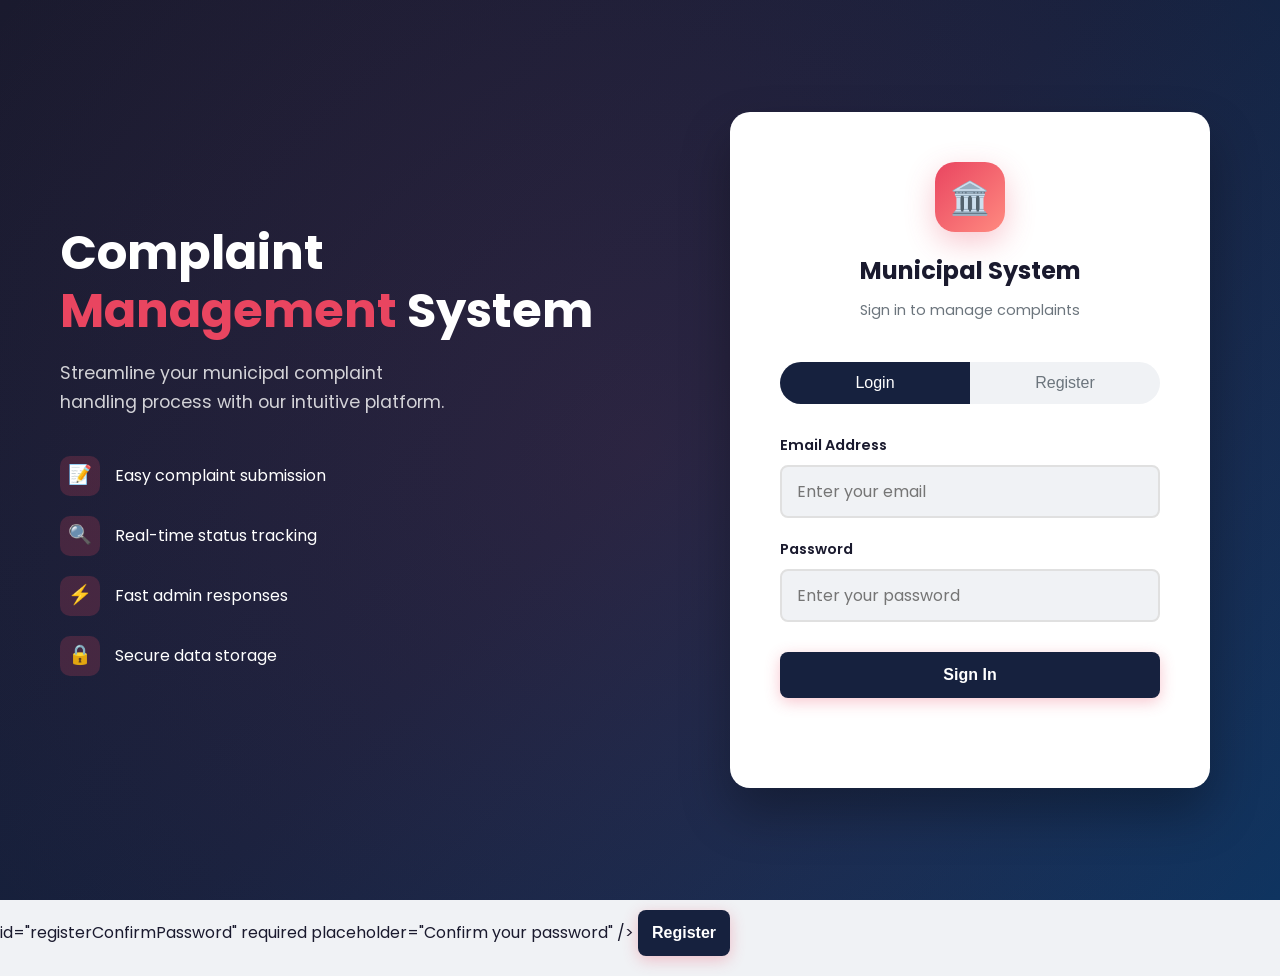
==== admin.html @ 8fd68fb3 "Initial commit" ====
<!doctype html>
<html lang="en">
  <head>
    <meta charset="UTF-8" />
    <meta name="viewport" content="width=device-width, initial-scale=1.0" />
    <title>Admin Dashboard - Municipal Complaint System</title>
    <link rel="stylesheet" href="style.css" />
    <link
      href="https://fonts.googleapis.com/css2?family=Poppins:wght@400;500;600;700&display=swap"
      rel="stylesheet"
    />
  </head>
  <body>
    <div class="dashboard-wrapper">
      <!-- Sidebar -->
      <aside class="sidebar">
        <div class="sidebar-brand">
          <div class="logo">🏛️</div>
          <h2>Municipal</h2>
        </div>

        <nav class="sidebar-nav">
          <button class="sidebar-btn active" data-section="all">
            <span class="icon">📋</span> All Complaints
          </button>
        </nav>

        <div class="sidebar-user">
          <div class="sidebar-user-info">
            <div class="sidebar-user-avatar" id="adminAvatar">A</div>
            <div>
              <div class="sidebar-user-name" id="adminNameDisplay">Admin</div>
              <div class="sidebar-user-role">Administrator</div>
            </div>
          </div>
          <button id="logoutBtn" class="logout-btn">Sign Out</button>
        </div>
      </aside>

      <!-- Main Content -->
      <main class="main-content">
        <!-- All Complaints Section -->
        <section id="allSection" class="content-section active">
          <div class="content-header">
            <h1>All Complaints</h1>
            <p>Manage and respond to all user complaints</p>
          </div>

          <!-- Filters -->
          <div class="search-filter-bar">
            <div class="search-box">
              <input
                type="text"
                id="adminSearchInput"
                placeholder="Search complaints..."
              />
            </div>
            <div class="filter-group">
              <label for="statusFilter">Status</label>
              <select id="statusFilter">
                <option value="">All Statuses</option>
                <option value="Pending">Pending</option>
                <option value="In Progress">In Progress</option>
                <option value="Resolved">Resolved</option>
              </select>
            </div>
            <div class="filter-group">
              <label for="categoryFilter">Category</label>
              <select id="categoryFilter">
                <option value="">All Categories</option>
                <option value="Water">Water</option>
                <option value="Electricity">Electricity</option>
                <option value="Roads">Roads</option>
                <option value="Sanitation">Sanitation</option>
                <option value="Other">Other</option>
              </select>
            </div>
          </div>

          <!-- Admin Complaints List -->
          <div id="adminComplaintsList" class="complaints-grid">
            <!-- Complaints will be dynamically inserted here -->
          </div>
        </section>
      </main>
    </div>

    <!-- Response Modal -->
    <div id="responseModal" class="modal hidden">
      <div class="modal-content">
        <div class="modal-header">
          <h3>Respond to Complaint</h3>
          <button class="modal-close" id="closeModal">&times;</button>
        </div>
        <div class="modal-body">
          <div class="complaint-details">
            <p>
              <strong>Complaint ID:</strong> <span id="modalComplaintId"></span>
            </p>
            <p>
              <strong>Title:</strong> <span id="modalComplaintTitle"></span>
            </p>
            <p><strong>User:</strong> <span id="modalComplaintUser"></span></p>
            <p>
              <strong>Category:</strong>
              <span id="modalComplaintCategory"></span>
            </p>
          </div>
          <div class="form-group">
            <label for="statusSelect">Update Status:</label>
            <select id="statusSelect">
              <option value="Pending">Pending</option>
              <option value="In Progress">In Progress</option>
              <option value="Resolved">Resolved</option>
            </select>
          </div>
          <div class="form-group">
            <label for="adminResponse">Response Message:</label>
            <textarea
              id="adminResponse"
              placeholder="Enter your response to the user..."
              rows="4"
            ></textarea>
          </div>
          <button id="submitResponse" class="submit-btn">
            Submit Response
          </button>
        </div>
      </div>
    </div>

    <script src="script.js"></script>
  </body>
</html>
---- style.css ----
/* ========================================
   Municipal Complaint System - Enhanced Styles
   ======================================== */

/* CSS Variables */
:root {
  --primary-color: #1a1a2e;
  --secondary-color: #16213e;
  --accent-color: #0f3460;
  --highlight-color: #e94560;
  --success-color: #00d9a5;
  --warning-color: #ffc107;
  --danger-color: #ff6b6b;
  --light-bg: #f0f2f5;
  --white: #ffffff;
  --dark-text: #1a1a2e;
  --light-text: #6c757d;
  --border-color: #e0e0e0;
  --shadow: 0 4px 20px rgba(0, 0, 0, 0.08);
  --shadow-hover: 0 8px 30px rgba(0, 0, 0, 0.15);
  --transition: all 0.3s cubic-bezier(0.4, 0, 0.2, 1);
}

/* Reset & Base Styles */
* {
  margin: 0;
  padding: 0;
  box-sizing: border-box;
}

body {
  font-family: "Poppins", "Segoe UI", Tahoma, Geneva, Verdana, sans-serif;
  background: var(--light-bg);
  color: var(--dark-text);
  line-height: 1.6;
  min-height: 100vh;
}

/* ========================================
   Auth Page Styles (index.html)
   ======================================== */

.auth-wrapper {
  min-height: 100vh;
  display: flex;
  background: linear-gradient(135deg, #1a1a2e 0%, #16213e 50%, #0f3460 100%);
  position: relative;
  overflow: hidden;
}

.auth-wrapper::before {
  content: "";
  position: absolute;
  top: -50%;
  left: -50%;
  width: 200%;
  height: 200%;
  background: radial-gradient(circle, rgba(233, 69, 96, 0.1) 0%, transparent 50%);
  animation: rotate 20s linear infinite;
}

@keyframes rotate {
  from { transform: rotate(0deg); }
  to { transform: rotate(360deg); }
}

.auth-left {
  flex: 1;
  display: flex;
  flex-direction: column;
  justify-content: center;
  padding: 60px;
  color: white;
  position: relative;
  z-index: 1;
}

.auth-left h1 {
  font-size: 3rem;
  font-weight: 700;
  margin-bottom: 20px;
  line-height: 1.2;
}

.auth-left h1 span {
  color: var(--highlight-color);
}

.auth-left p {
  font-size: 1.1rem;
  opacity: 0.8;
  max-width: 400px;
  margin-bottom: 40px;
}

.auth-features {
  display: flex;
  flex-direction: column;
  gap: 20px;
}

.auth-feature-item {
  display: flex;
  align-items: center;
  gap: 15px;
  font-size: 1rem;
}

.auth-feature-item .icon {
  width: 40px;
  height: 40px;
  background: rgba(233, 69, 96, 0.2);
  border-radius: 10px;
  display: flex;
  align-items: center;
  justify-content: center;
  font-size: 1.2rem;
}

.auth-right {
  flex: 1;
  display: flex;
  justify-content: center;
  align-items: center;
  padding: 40px;
  position: relative;
  z-index: 1;
}

.auth-box {
  background: var(--white);
  border-radius: 20px;
  box-shadow: 0 25px 50px rgba(0, 0, 0, 0.3);
  padding: 50px;
  width: 100%;
  max-width: 480px;
  animation: slideUp 0.6s ease;
}

@keyframes slideUp {
  from {
    opacity: 0;
    transform: translateY(40px);
  }
  to {
    opacity: 1;
    transform: translateY(0);
  }
}

.auth-brand {
  text-align: center;
  margin-bottom: 40px;
}

.auth-brand .logo {
  width: 70px;
  height: 70px;
  background: linear-gradient(135deg, var(--highlight-color), #ff8a80);
  border-radius: 20px;
  display: flex;
  align-items: center;
  justify-content: center;
  font-size: 2rem;
  margin: 0 auto 20px;
  box-shadow: 0 10px 30px rgba(233, 69, 96, 0.3);
}

.auth-brand h2 {
  color: var(--primary-color);
  font-size: 1.5rem;
  margin-bottom: 8px;
}

.auth-brand p {
  color: var(--light-text);
  font-size: 0.9rem;
}

.auth-toggle {
  display: flex;
  margin-bottom: 35px;
  border-radius: 12px;
  overflow: hidden;
  background: var(--light-bg);
}

.toggle-btn {
  flex: 1;
  padding: 14px;
  border: none;
  background: transparent;
  cursor: pointer;
  font-size: 0.95rem;
  font-weight: 600;
  transition: var(--transition);
  color: var(--light-text);
}

.toggle-btn.active {
  background: linear-gradient(135deg, var(--highlight-color), #ff8a80);
  color: white;
}

.toggle-btn:hover:not(.active) {
  background: rgba(233, 69, 96, 0.1);
}

.auth-form {
  display: flex;
  flex-direction: column;
  gap: 20px;
}

.form-group {
  display: flex;
  flex-direction: column;
  gap: 8px;
}

.form-group label {
  font-weight: 600;
  color: var(--dark-text);
  font-size: 0.9rem;
}

.form-group input {
  padding: 14px 18px;
  border: 2px solid var(--border-color);
  border-radius: 12px;
  font-size: 1rem;
  transition: var(--transition);
  background: var(--light-bg);
}

.form-group input:focus {
  outline: none;
  border-color: var(--highlight-color);
  background: white;
  box-shadow: 0 0 0 4px rgba(233, 69, 96, 0.1);
}

.auth-submit-btn {
  padding: 16px;
  background: linear-gradient(135deg, var(--highlight-color), #ff8a80);
  color: white;
  border: none;
  border-radius: 12px;
  font-size: 1rem;
  font-weight: 600;
  cursor: pointer;
  transition: var(--transition);
  margin-top: 10px;
  box-shadow: 0 4px 15px rgba(233, 69, 96, 0.3);
}

.auth-submit-btn:hover {
  transform: translateY(-2px);
  box-shadow: 0 8px 25px rgba(233, 69, 96, 0.4);
}

.form-message {
  text-align: center;
  padding: 12px;
  border-radius: 10px;
  font-size: 0.9rem;
}

.form-message.success {
  background: rgba(0, 217, 165, 0.1);
  color: var(--success-color);
}

.form-message.error {
  background: rgba(255, 107, 107, 0.1);
  color: var(--danger-color);
}

.hidden {
  display: none !important;
}

/* ========================================
   Dashboard Layout (user.html & admin.html)
   ======================================== */

.dashboard-wrapper {
  display: flex;
  min-height: 100vh;
  background: var(--light-bg);
}

/* Sidebar */
.sidebar {
  width: 280px;
  background: var(--primary-color);
  padding: 30px 20px;
  display: flex;
  flex-direction: column;
  position: fixed;
  height: 100vh;
  z-index: 100;
  box-shadow: 4px 0 20px rgba(0, 0, 0, 0.1);
}

.sidebar-brand {
  display: flex;
  align-items: center;
  gap: 15px;
  padding: 10px;
  margin-bottom: 40px;
}

.sidebar-brand .logo {
  width: 50px;
  height: 50px;
  background: linear-gradient(135deg, var(--highlight-color), #ff8a80);
  border-radius: 14px;
  display: flex;
  align-items: center;
  justify-content: center;
  font-size: 1.5rem;
}

.sidebar-brand h2 {
  color: white;
  font-size: 1.2rem;
  font-weight: 600;
}

.sidebar-nav {
  display: flex;
  flex-direction: column;
  gap: 8px;
  flex: 1;
}

.sidebar-btn {
  padding: 16px 20px;
  background: transparent;
  border: none;
  border-radius: 12px;
  cursor: pointer;
  font-size: 0.95rem;
  font-weight: 500;
  text-align: left;
  transition: var(--transition);
  color: rgba(255, 255, 255, 0.7);
  display: flex;
  align-items: center;
  gap: 12px;
}

.sidebar-btn:hover {
  background: rgba(255, 255, 255, 0.1);
  color: white;
}

.sidebar-btn.active {
  background: linear-gradient(135deg, var(--highlight-color), #ff8a80);
  color: white;
  box-shadow: 0 4px 15px rgba(233, 69, 96, 0.3);
}

.sidebar-btn span.icon {
  font-size: 1.2rem;
}

.sidebar-user {
  padding: 20px;
  background: rgba(255, 255, 255, 0.05);
  border-radius: 12px;
  margin-top: auto;
}

.sidebar-user-info {
  display: flex;
  align-items: center;
  gap: 12px;
  margin-bottom: 15px;
}

.sidebar-user-avatar {
  width: 45px;
  height: 45px;
  background: linear-gradient(135deg, var(--highlight-color), #ff8a80);
  border-radius: 12px;
  display: flex;
  align-items: center;
  justify-content: center;
  color: white;
  font-weight: 600;
  font-size: 1.1rem;
}

.sidebar-user-name {
  color: white;
  font-weight: 600;
  font-size: 0.95rem;
}

.sidebar-user-role {
  color: rgba(255, 255, 255, 0.5);
  font-size: 0.8rem;
}

.logout-btn {
  width: 100%;
  padding: 12px;
  background: rgba(255, 107, 107, 0.2);
  color: var(--danger-color);
  border: none;
  border-radius: 10px;
  cursor: pointer;
  font-weight: 600;
  transition: var(--transition);
}

.logout-btn:hover {
  background: var(--danger-color);
  color: white;
}

/* Main Content */
.main-content {
  flex: 1;
  margin-left: 280px;
  padding: 40px;
  min-height: 100vh;
}

.content-header {
  margin-bottom: 40px;
}

.content-header h1 {
  color: var(--primary-color);
  font-size: 2rem;
  font-weight: 700;
  margin-bottom: 8px;
}

.content-header p {
  color: var(--light-text);
  font-size: 1rem;
}

.dashboard-top {
  display: grid;
  gap: 24px;
  margin-bottom: 40px;
}

.dashboard-hero {
  display: flex;
  align-items: center;
  justify-content: space-between;
  gap: 24px;
  padding: 28px 30px;
  border-radius: 24px;
  background: linear-gradient(135deg, rgba(15, 52, 96, 0.12), rgba(255, 255, 255, 0.75));
  box-shadow: var(--shadow);
}

.hero-badge {
  display: inline-flex;
  align-items: center;
  justify-content: center;
  padding: 10px 16px;
  border-radius: 999px;
  background: rgba(233, 69, 96, 0.12);
  color: var(--highlight-color);
  font-size: 0.85rem;
  font-weight: 700;
  margin-bottom: 12px;
}

.dashboard-hero h1 {
  font-size: 2rem;
  margin-bottom: 12px;
  color: var(--primary-color);
}

.dashboard-hero p {
  color: var(--light-text);
  max-width: 620px;
}

.hero-action {
  padding: 16px 28px;
  border: none;
  border-radius: 16px;
  background: linear-gradient(135deg, var(--highlight-color), #ff8a80);
  color: white;
  font-weight: 700;
  font-size: 0.95rem;
  cursor: pointer;
  transition: var(--transition);
}

.hero-action:hover {
  transform: translateY(-1px);
}

.dashboard-cards {
  display: grid;
  grid-template-columns: repeat(auto-fit, minmax(220px, 1fr));
  gap: 20px;
}

.dashboard-card {
  background: white;
  border-radius: 20px;
  padding: 24px 26px;
  box-shadow: var(--shadow);
  transition: var(--transition);
}

.dashboard-card:hover {
  transform: translateY(-3px);
  box-shadow: var(--shadow-hover);
}

.dashboard-card p {
  color: var(--light-text);
  font-size: 0.95rem;
  margin-bottom: 12px;
}

.dashboard-card strong {
  display: block;
  font-size: 2.5rem;
  color: var(--primary-color);
  margin-bottom: 10px;
}

.dashboard-card span {
  color: var(--light-text);
  font-size: 0.95rem;
}

.card-highlight {
  background: linear-gradient(180deg, rgba(15, 52, 96, 0.96), rgba(15, 52, 96, 0.9));
  color: white;
}

.card-highlight strong {
  color: white;
}

.card-highlight p,
.card-highlight span {
  color: rgba(255, 255, 255, 0.8);
}

.content-section {
  display: none;
  animation: fadeIn 0.4s ease;
}

.content-section.active {
  display: block;
}

@keyframes fadeIn {
  from {
    opacity: 0;
    transform: translateY(20px);
  }
  to {
    opacity: 1;
    transform: translateY(0);
  }
}

/* ========================================
   Complaint Form Styles
   ======================================== */

.complaint-form-container {
  background: white;
  border-radius: 20px;
  box-shadow: var(--shadow);
  padding: 40px;
  max-width: 800px;
}

.complaint-form-container h3 {
  color: var(--primary-color);
  font-size: 1.3rem;
  margin-bottom: 30px;
  display: flex;
  align-items: center;
  gap: 12px;
}

.complaint-form-container h3::before {
  content: "";
  width: 4px;
  height: 24px;
  background: linear-gradient(135deg, var(--highlight-color), #ff8a80);
  border-radius: 2px;
}

.form-row {
  display: grid;
  grid-template-columns: 1fr 1fr;
  gap: 25px;
}

.complaint-form .form-group {
  margin-bottom: 25px;
}

.complaint-form input,
.complaint-form select,
.complaint-form textarea {
  padding: 14px 18px;
  border: 2px solid var(--border-color);
  border-radius: 12px;
  font-size: 1rem;
  transition: var(--transition);
  background: var(--light-bg);
  font-family: inherit;
}

.complaint-form input:focus,
.complaint-form select:focus,
.complaint-form textarea:focus {
  outline: none;
  border-color: var(--highlight-color);
  background: white;
  box-shadow: 0 0 0 4px rgba(233, 69, 96, 0.1);
}

.complaint-form textarea {
  resize: vertical;
  min-height: 140px;
}

.submit-btn {
  padding: 16px 40px;
  background: linear-gradient(135deg, var(--highlight-color), #ff8a80);
  color: white;
  border: none;
  border-radius: 12px;
  font-size: 1rem;
  font-weight: 600;
  cursor: pointer;
  transition: var(--transition);
  box-shadow: 0 4px 15px rgba(233, 69, 96, 0.3);
}

.submit-btn:hover {
  transform: translateY(-2px);
  box-shadow: 0 8px 25px rgba(233, 69, 96, 0.4);
}

/* ========================================
   Search & Filter Styles
   ======================================== */

.search-filter-bar {
  display: flex;
  flex-wrap: wrap;
  gap: 20px;
  margin-bottom: 30px;
  background: white;
  padding: 25px;
  border-radius: 16px;
  box-shadow: var(--shadow);
}

.search-box {
  flex: 1;
  min-width: 250px;
  position: relative;
}

.search-box input {
  width: 100%;
  padding: 14px 20px 14px 50px;
  border: 2px solid var(--border-color);
  border-radius: 12px;
  font-size: 1rem;
  transition: var(--transition);
  background: var(--light-bg);
}

.search-box input:focus {
  outline: none;
  border-color: var(--highlight-color);
  background: white;
}

.search-box::before {
  content: "🔍";
  position: absolute;
  left: 18px;
  top: 50%;
  transform: translateY(-50%);
  font-size: 1.1rem;
}

.filter-group {
  display: flex;
  flex-direction: column;
  gap: 8px;
}

.filter-group label {
  font-weight: 600;
  font-size: 0.85rem;
  color: var(--light-text);
}

.filter-group select {
  padding: 12px 16px;
  border: 2px solid var(--border-color);
  border-radius: 10px;
  font-size: 0.95rem;
  min-width: 160px;
  cursor: pointer;
  transition: var(--transition);
  background: var(--light-bg);
}

.filter-group select:focus {
  outline: none;
  border-color: var(--highlight-color);
}

/* ========================================
   Complaint Card Styles
   ======================================== */

.complaints-grid {
  display: grid;
  grid-template-columns: repeat(auto-fill, minmax(380px, 1fr));
  gap: 25px;
}

.complaint-card {
  background: white;
  border-radius: 16px;
  box-shadow: var(--shadow);
  padding: 28px;
  transition: var(--transition);
  border: 1px solid transparent;
  position: relative;
  overflow: hidden;
}

.complaint-card::before {
  content: "";
  position: absolute;
  top: 0;
  left: 0;
  width: 4px;
  height: 100%;
  background: linear-gradient(135deg, var(--highlight-color), #ff8a80);
}

.complaint-card:hover {
  transform: translateY(-5px);
  box-shadow: var(--shadow-hover);
  border-color: var(--highlight-color);
}

.complaint-card-header {
  display: flex;
  justify-content: space-between;
  align-items: flex-start;
  margin-bottom: 18px;
}

.complaint-id {
  font-size: 0.85rem;
  color: var(--light-text);
  font-weight: 600;
  background: var(--light-bg);
  padding: 6px 12px;
  border-radius: 8px;
}

.complaint-status {
  padding: 8px 16px;
  border-radius: 20px;
  font-size: 0.8rem;
  font-weight: 700;
  text-transform: uppercase;
  letter-spacing: 0.5px;
}

.status-pending {
  background: rgba(255, 107, 107, 0.15);
  color: var(--danger-color);
}

.status-in-progress {
  background: rgba(255, 193, 7, 0.15);
  color: #d4a500;
}

.status-resolved {
  background: rgba(0, 217, 165, 0.15);
  color: #00a87d;
}

.complaint-title {
  font-size: 1.25rem;
  color: var(--primary-color);
  margin-bottom: 15px;
  font-weight: 700;
  line-height: 1.4;
}

.complaint-meta {
  display: flex;
  flex-wrap: wrap;
  gap: 18px;
  margin-bottom: 18px;
  font-size: 0.9rem;
  color: var(--light-text);
}

.complaint-meta span {
  display: flex;
  align-items: center;
  gap: 6px;
}

.complaint-description {
  color: var(--dark-text);
  margin-bottom: 20px;
  line-height: 1.7;
  display: -webkit-box;
  -webkit-line-clamp: 3;
  -webkit-box-orient: vertical;
  overflow: hidden;
}

.complaint-response {
  margin-top: 20px;
  padding: 20px;
  background: linear-gradient(135deg, rgba(0, 217, 165, 0.1), rgba(0, 217, 165, 0.05));
  border-radius: 12px;
  border-left: 4px solid var(--success-color);
}

.complaint-response h4 {
  color: var(--success-color);
  font-size: 0.9rem;
  margin-bottom: 10px;
  display: flex;
  align-items: center;
  gap: 8px;
}

.complaint-response p {
  color: var(--dark-text);
  font-size: 0.95rem;
  line-height: 1.6;
}

.complaint-timestamp {
  font-size: 0.8rem;
  color: var(--light-text);
  margin-top: 18px;
  padding-top: 18px;
  border-top: 1px solid var(--border-color);
}

/* Admin Card Actions */
.complaint-actions {
  margin-top: 20px;
  display: flex;
  gap: 12px;
}

.action-btn {
  padding: 12px 24px;
  border: none;
  border-radius: 10px;
  cursor: pointer;
  font-size: 0.9rem;
  font-weight: 600;
  transition: var(--transition);
}

.action-btn.primary {
  background: linear-gradient(135deg, var(--highlight-color), #ff8a80);
  color: white;
  box-shadow: 0 4px 15px rgba(233, 69, 96, 0.3);
}

.action-btn.primary:hover {
  transform: translateY(-2px);
  box-shadow: 0 6px 20px rgba(233, 69, 96, 0.4);
}

/* ========================================
   Modal Styles
   ======================================== */

.modal {
  position: fixed;
  top: 0;
  left: 0;
  width: 100%;
  height: 100%;
  background: rgba(26, 26, 46, 0.8);
  backdrop-filter: blur(8px);
  display: flex;
  justify-content: center;
  align-items: center;
  z-index: 1000;
  padding: 20px;
}

.modal.hidden {
  display: none;
}

.modal-content {
  background: white;
  border-radius: 20px;
  width: 100%;
  max-width: 520px;
  max-height: 90vh;
  overflow-y: auto;
  animation: modalSlideIn 0.3s ease;
  box-shadow: 0 25px 50px rgba(0, 0, 0, 0.3);
}

@keyframes modalSlideIn {
  from {
    opacity: 0;
    transform: scale(0.9) translateY(20px);
  }
  to {
    opacity: 1;
    transform: scale(1) translateY(0);
  }
}

.modal-header {
  display: flex;
  justify-content: space-between;
  align-items: center;
  padding: 25px 30px;
  border-bottom: 1px solid var(--border-color);
}

.modal-header h3 {
  color: var(--primary-color);
  font-size: 1.3rem;
  font-weight: 700;
}

.modal-close {
  background: var(--light-bg);
  border: none;
  width: 40px;
  height: 40px;
  border-radius: 12px;
  cursor: pointer;
  font-size: 1.5rem;
  color: var(--light-text);
  transition: var(--transition);
  display: flex;
  align-items: center;
  justify-content: center;
}

.modal-close:hover {
  background: var(--danger-color);
  color: white;
}

.modal-body {
  padding: 30px;
}

.complaint-details {
  background: var(--light-bg);
  padding: 20px;
  border-radius: 12px;
  margin-bottom: 25px;
}

.complaint-details p {
  margin-bottom: 12px;
  font-size: 0.95rem;
  display: flex;
  justify-content: space-between;
}

.complaint-details strong {
  color: var(--primary-color);
  font-weight: 600;
}

.complaint-details span {
  color: var(--light-text);
}

.modal-body .form-group {
  margin-bottom: 22px;
}

.modal-body select,
.modal-body textarea {
  width: 100%;
  padding: 14px 18px;
  border: 2px solid var(--border-color);
  border-radius: 12px;
  font-size: 1rem;
  transition: var(--transition);
  background: var(--light-bg);
  font-family: inherit;
}

.modal-body select:focus,
.modal-body textarea:focus {
  outline: none;
  border-color: var(--highlight-color);
  background: white;
}

.modal-body textarea {
  resize: vertical;
  min-height: 120px;
}

/* ========================================
   Empty State
   ======================================== */

.empty-state {
  text-align: center;
  padding: 80px 40px;
  background: white;
  border-radius: 20px;
  box-shadow: var(--shadow);
}

.empty-state .icon {
  font-size: 4rem;
  margin-bottom: 20px;
  display: block;
}

.empty-state h3 {
  font-size: 1.5rem;
  color: var(--primary-color);
  margin-bottom: 12px;
}

.empty-state p {
  color: var(--light-text);
  font-size: 1rem;
}

/* ========================================
   Stats Cards
   ======================================== */

.stats-grid {
  display: grid;
  grid-template-columns: repeat(auto-fit, minmax(240px, 1fr));
  gap: 25px;
  margin-bottom: 40px;
}

.stat-card {
  background: white;
  border-radius: 16px;
  padding: 28px;
  box-shadow: var(--shadow);
  display: flex;
  align-items: center;
  gap: 20px;
  transition: var(--transition);
}

.stat-card:hover {
  transform: translateY(-3px);
  box-shadow: var(--shadow-hover);
}

.stat-icon {
  width: 60px;
  height: 60px;
  border-radius: 16px;
  display: flex;
  align-items: center;
  justify-content: center;
  font-size: 1.8rem;
}

.stat-icon.pending {
  background: rgba(255, 107, 107, 0.15);
}

.stat-icon.progress {
  background: rgba(255, 193, 7, 0.15);
}

.stat-icon.resolved {
  background: rgba(0, 217, 165, 0.15);
}

.stat-info h4 {
  color: var(--light-text);
  font-size: 0.9rem;
  font-weight: 500;
  margin-bottom: 5px;
}

.stat-info .value {
  color: var(--primary-color);
  font-size: 2rem;
  font-weight: 700;
}

/* ========================================
   Responsive Design
   ======================================== */

@media (max-width: 1200px) {
  .sidebar {
    width: 240px;
  }
  .main-content {
    margin-left: 240px;
    padding: 30px;
  }
}

@media (max-width: 992px) {
  .auth-left {
    display: none;
  }
  .auth-right {
    flex: 1;
  }
  .complaints-grid {
    grid-template-columns: 1fr;
  }
}

@media (max-width: 768px) {
  .sidebar {
    transform: translateX(-100%);
    width: 280px;
    transition: var(--transition);
  }
  .sidebar.active {
    transform: translateX(0);
  }
  .main-content {
    margin-left: 0;
    padding: 20px;
  }
  .form-row {
    grid-template-columns: 1fr;
  }
  .search-filter-bar {
    flex-direction: column;
  }
  .filter-group select {
    width: 100%;
  }
}

@media (max-width: 480px) {
  .auth-box {
    padding: 30px 25px;
  }
  .auth-left h1 {
    font-size: 2rem;
  }
  .complaint-form-container {
    padding: 25px;
  }
  .complaint-card {
    padding: 20px;
  }
}
  padding: 40px;
  width: 100%;
  max-width: 450px;
  animation: slideUp 0.5s ease;
}

@keyframes slideUp {
  from {
    opacity: 0;
    transform: translateY(30px);
  }
  to {
    opacity: 1;
    transform: translateY(0);
  }
}

.auth-header {
  text-align: center;
  margin-bottom: 30px;
}

.auth-header h1 {
  color: var(--primary-color);
  font-size: 1.8rem;
  margin-bottom: 10px;
}

.auth-header p {
  color: var(--light-text);
  font-size: 0.95rem;
}

.auth-toggle {
  display: flex;
  margin-bottom: 30px;
  border-radius: 25px;
  overflow: hidden;
  background: var(--light-bg);
}

.toggle-btn {
  flex: 1;
  padding: 12px;
  border: none;
  background: transparent;
  cursor: pointer;
  font-size: 1rem;
  font-weight: 500;
  transition: var(--transition);
  color: var(--light-text);
}

.toggle-btn.active {
  background: var(--secondary-color);
  color: white;
}

.toggle-btn:hover:not(.active) {
  background: rgba(52, 152, 219, 0.1);
}

.auth-form {
  display: flex;
  flex-direction: column;
  gap: 20px;
}

.form-group {
  display: flex;
  flex-direction: column;
  gap: 8px;
}

.form-group label {
  font-weight: 600;
  color: var(--dark-text);
  font-size: 0.9rem;
}

.form-group input,
.form-group select,
.form-group textarea {
  padding: 12px 15px;
  border: 2px solid var(--border-color);
  border-radius: 8px;
  font-size: 1rem;
  transition: var(--transition);
  font-family: inherit;
}

.form-group input:focus,
.form-group select:focus,
.form-group textarea:focus {
  outline: none;
  border-color: var(--secondary-color);
  box-shadow: 0 0 0 3px rgba(52, 152, 219, 0.1);
}

.auth-submit-btn {
  padding: 14px;
  background: var(--secondary-color);
  color: white;
  border: none;
  border-radius: 8px;
  font-size: 1rem;
  font-weight: 600;
  cursor: pointer;
  transition: var(--transition);
  margin-top: 10px;
}

.auth-submit-btn:hover {
  background: #2980b9;
  transform: translateY(-2px);
  box-shadow: 0 5px 15px rgba(52, 152, 219, 0.3);
}

.form-message {
  text-align: center;
  padding: 10px;
  border-radius: 5px;
  font-size: 0.9rem;
}

.form-message.success {
  background: rgba(39, 174, 96, 0.1);
  color: var(--accent-color);
}

.form-message.error {
  background: rgba(231, 76, 60, 0.1);
  color: var(--danger-color);
}

.hidden {
  display: none !important;
}

/* ========================================
   Dashboard Layout (user.html & admin.html)
   ======================================== */

.navbar {
  background: white;
  padding: 15px 30px;
  display: flex;
  justify-content: space-between;
  align-items: center;
  box-shadow: var(--shadow);
  position: sticky;
  top: 0;
  z-index: 100;
}

.nav-brand h2 {
  color: var(--primary-color);
  font-size: 1.4rem;
}

.nav-links {
  display: flex;
  align-items: center;
  gap: 20px;
}

#userNameDisplay,
#adminNameDisplay {
  color: var(--dark-text);
  font-weight: 500;
}

.nav-logout-btn {
  padding: 8px 20px;
  background: var(--danger-color);
  color: white;
  border: none;
  border-radius: 5px;
  cursor: pointer;
  font-weight: 500;
  transition: var(--transition);
}

.nav-logout-btn:hover {
  background: #c0392b;
}

.dashboard-container {
  display: flex;
  min-height: calc(100vh - 70px);
}

/* Sidebar */
.sidebar {
  width: 250px;
  background: white;
  padding: 20px;
  box-shadow: var(--shadow);
  display: flex;
  flex-direction: column;
  gap: 10px;
}

.sidebar-btn {
  padding: 15px 20px;
  background: transparent;
  border: none;
  border-radius: 8px;
  cursor: pointer;
  font-size: 1rem;
  font-weight: 500;
  text-align: left;
  transition: var(--transition);
  color: var(--dark-text);
}

.sidebar-btn:hover {
  background: var(--light-bg);
}

.sidebar-btn.active {
  background: var(--secondary-color);
  color: white;
}

/* Main Content */
.main-content {
  flex: 1;
  padding: 30px;
  background: var(--light-bg);
  overflow-y: auto;
}

.content-section {
  display: none;
  animation: fadeIn 0.3s ease;
}

.content-section.active {
  display: block;
}

@keyframes fadeIn {
  from {
    opacity: 0;
  }
  to {
    opacity: 1;
  }
}

.section-header {
  margin-bottom: 30px;
}

.section-header h2 {
  color: var(--primary-color);
  font-size: 1.8rem;
  margin-bottom: 8px;
}

.section-header p {
  color: var(--light-text);
}

/* ========================================
   Complaint Form Styles
   ======================================== */

.complaint-form {
  background: white;
  padding: 30px;
  border-radius: 12px;
  box-shadow: var(--shadow);
  max-width: 800px;
}

.form-row {
  display: grid;
  grid-template-columns: 1fr 1fr;
  gap: 20px;
}

@media (max-width: 600px) {
  .form-row {
    grid-template-columns: 1fr;
  }
}

.complaint-form .form-group {
  margin-bottom: 20px;
}

.complaint-form textarea {
  resize: vertical;
  min-height: 120px;
}

.submit-btn {
  padding: 14px 30px;
  background: var(--secondary-color);
  color: white;
  border: none;
  border-radius: 8px;
  font-size: 1rem;
  font-weight: 600;
  cursor: pointer;
  transition: var(--transition);
}

.submit-btn:hover {
  background: #2980b9;
  transform: translateY(-2px);
  box-shadow: 0 5px 15px rgba(52, 152, 219, 0.3);
}

/* ========================================
   Search & Filter Styles
   ======================================== */

.search-container {
  margin-bottom: 25px;
}

.search-input {
  width: 100%;
  max-width: 400px;
  padding: 12px 20px;
  border: 2px solid var(--border-color);
  border-radius: 25px;
  font-size: 1rem;
  transition: var(--transition);
}

.search-input:focus {
  outline: none;
  border-color: var(--secondary-color);
  box-shadow: 0 0 0 3px rgba(52, 152, 219, 0.1);
}

.filters-container {
  display: flex;
  flex-wrap: wrap;
  gap: 20px;
  margin-bottom: 25px;
  background: white;
  padding: 20px;
  border-radius: 12px;
  box-shadow: var(--shadow);
}

.filter-group {
  display: flex;
  flex-direction: column;
  gap: 8px;
}

.filter-group label {
  font-weight: 600;
  font-size: 0.9rem;
  color: var(--dark-text);
}

.filter-group select {
  padding: 10px 15px;
  border: 2px solid var(--border-color);
  border-radius: 8px;
  font-size: 0.95rem;
  min-width: 180px;
  cursor: pointer;
  transition: var(--transition);
}

.filter-group select:focus {
  outline: none;
  border-color: var(--secondary-color);
}

/* ========================================
   Complaint Card Styles
   ======================================== */

.complaints-grid {
  display: grid;
  grid-template-columns: repeat(auto-fill, minmax(350px, 1fr));
  gap: 25px;
}

.complaint-card {
  background: white;
  border-radius: 12px;
  box-shadow: var(--shadow);
  padding: 25px;
  transition: var(--transition);
  border-left: 4px solid var(--secondary-color);
}

.complaint-card:hover {
  transform: translateY(-5px);
  box-shadow: 0 10px 30px rgba(0, 0, 0, 0.15);
}

.complaint-card-header {
  display: flex;
  justify-content: space-between;
  align-items: flex-start;
  margin-bottom: 15px;
}

.complaint-id {
  font-size: 0.85rem;
  color: var(--light-text);
  font-weight: 500;
}

.complaint-title {
  font-size: 1.2rem;
  color: var(--primary-color);
  margin-bottom: 10px;
  font-weight: 600;
}

.complaint-meta {
  display: flex;
  flex-wrap: wrap;
  gap: 15px;
  margin-bottom: 15px;
  font-size: 0.9rem;
  color: var(--light-text);
}

.complaint-meta span {
  display: flex;
  align-items: center;
  gap: 5px;
}

.complaint-description {
  color: var(--dark-text);
  margin-bottom: 15px;
  line-height: 1.6;
}

.complaint-status {
  display: inline-block;
  padding: 6px 15px;
  border-radius: 20px;
  font-size: 0.85rem;
  font-weight: 600;
  text-transform: uppercase;
}

.status-pending {
  background: rgba(231, 76, 60, 0.1);
  color: var(--danger-color);
}

.status-in-progress {
  background: rgba(243, 156, 18, 0.1);
  color: var(--warning-color);
}

.status-resolved {
  background: rgba(39, 174, 96, 0.1);
  color: var(--accent-color);
}

.complaint-response {
  margin-top: 15px;
  padding: 15px;
  background: var(--light-bg);
  border-radius: 8px;
  border-left: 3px solid var(--accent-color);
}

.complaint-response h4 {
  color: var(--accent-color);
  font-size: 0.9rem;
  margin-bottom: 8px;
}

.complaint-response p {
  color: var(--dark-text);
  font-size: 0.95rem;
}

.complaint-timestamp {
  font-size: 0.8rem;
  color: var(--light-text);
  margin-top: 10px;
}

/* Admin Card Actions */
.complaint-actions {
  margin-top: 15px;
  display: flex;
  gap: 10px;
}

.action-btn {
  padding: 8px 16px;
  border: none;
  border-radius: 5px;
  cursor: pointer;
  font-size: 0.9rem;
  font-weight: 500;
  transition: var(--transition);
}

.action-btn.primary {
  background: var(--secondary-color);
  color: white;
}

.action-btn.primary:hover {
  background: #2980b9;
}

/* ========================================
   Modal Styles
   ======================================== */

.modal {
  position: fixed;
  top: 0;
  left: 0;
  width: 100%;
  height: 100%;
  background: rgba(0, 0, 0, 0.5);
  display: flex;
  justify-content: center;
  align-items: center;
  z-index: 1000;
  padding: 20px;
}

.modal.hidden {
  display: none;
}

.modal-content {
  background: white;
  border-radius: 12px;
  width: 100%;
  max-width: 500px;
  max-height: 90vh;
  overflow-y: auto;
  animation: modalSlideIn 0.3s ease;
}

@keyframes modalSlideIn {
  from {
    opacity: 0;
    transform: scale(0.9);
  }
  to {
    opacity: 1;
    transform: scale(1);
  }
}

.modal-header {
  display: flex;
  justify-content: space-between;
  align-items: center;
  padding: 20px 25px;
  border-bottom: 1px solid var(--border-color);
}

.modal-header h3 {
  color: var(--primary-color);
}

.modal-close {
  background: none;
  border: none;
  font-size: 1.8rem;
  cursor: pointer;
  color: var(--light-text);
  transition: var(--transition);
}

.modal-close:hover {
  color: var(--danger-color);
}

.modal-body {
  padding: 25px;
}

.complaint-details {
  background: var(--light-bg);
  padding: 15px;
  border-radius: 8px;
  margin-bottom: 20px;
}

.complaint-details p {
  margin-bottom: 8px;
  font-size: 0.95rem;
}

.complaint-details strong {
  color: var(--primary-color);
}

.modal-body .form-group {
  margin-bottom: 20px;
}

.modal-body textarea {
  width: 100%;
  resize: vertical;
}

/* ========================================
   Responsive Design
   ======================================== */

@media (max-width: 768px) {
  .navbar {
    padding: 15px 20px;
  }

  .nav-brand h2 {
    font-size: 1.2rem;
  }

  .dashboard-container {
    flex-direction: column;
  }

  .sidebar {
    width: 100%;
    flex-direction: row;
    overflow-x: auto;
    padding: 15px;
  }

  .sidebar-btn {
    white-space: nowrap;
  }

  .main-content {
    padding: 20px;
  }

  .complaints-grid {
    grid-template-columns: 1fr;
  }

  .filters-container {
    flex-direction: column;
  }

  .filter-group select {
    width: 100%;
  }
}

@media (max-width: 480px) {
  .auth-box {
    padding: 25px;
  }

  .auth-header h1 {
    font-size: 1.5rem;
  }

  .complaint-form {
    padding: 20px;
  }

  .submit-btn {
    width: 100%;
  }
}

/* ========================================
   Empty State
   ======================================== */

.empty-state {
  text-align: center;
  padding: 60px 20px;
  color: var(--light-text);
}

.empty-state h3 {
  font-size: 1.5rem;
  margin-bottom: 10px;
  color: var(--dark-text);
}

.empty-state p {
  font-size: 1rem;
}
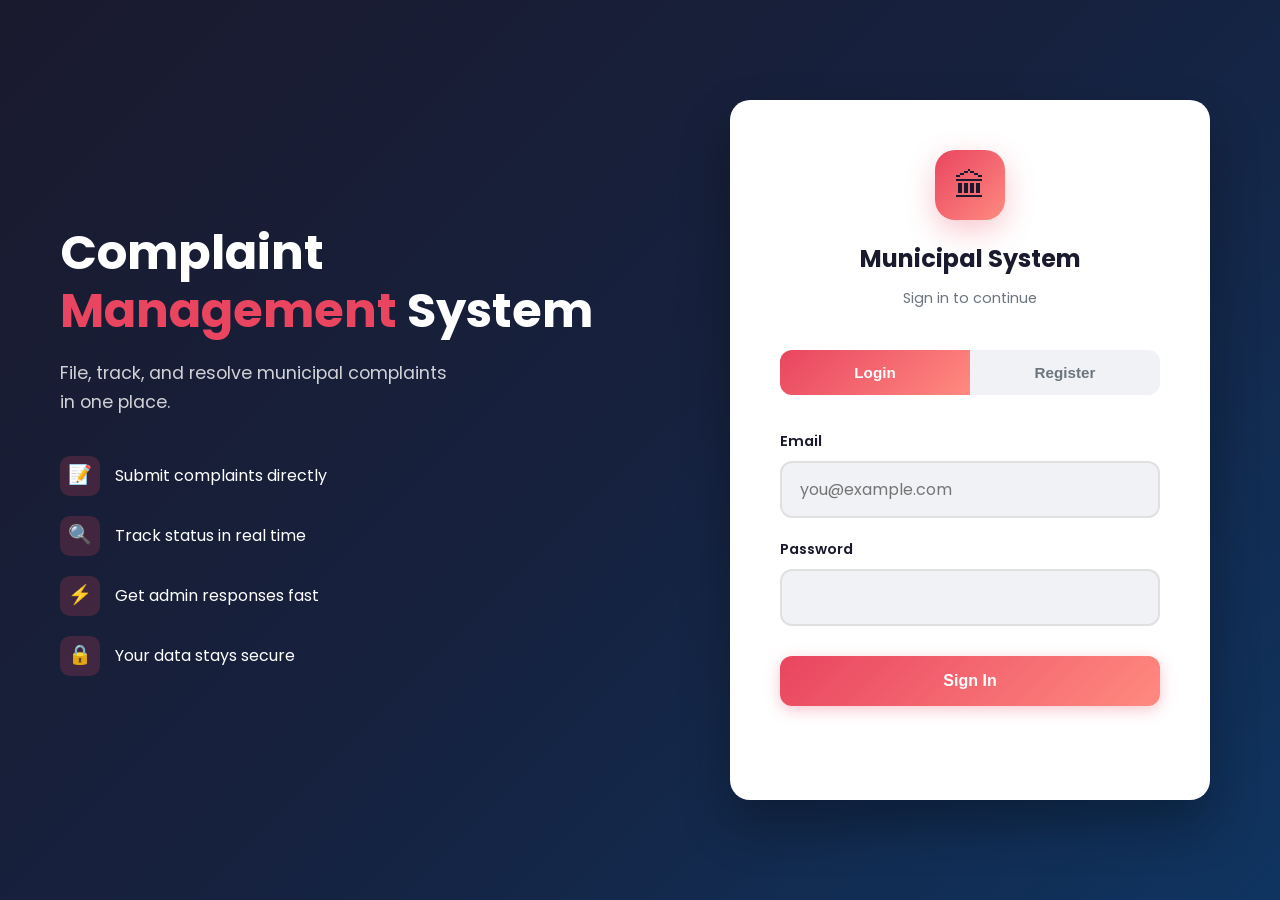
==== commit 66209561: "updated code" ====
--- a/admin.html
+++ b/admin.html
@@ -3,62 +3,51 @@
   <head>
     <meta charset="UTF-8" />
     <meta name="viewport" content="width=device-width, initial-scale=1.0" />
-    <title>Admin Dashboard - Municipal Complaint System</title>
+    <title>Admin - Municipal Complaint System</title>
     <link rel="stylesheet" href="style.css" />
-    <link
-      href="https://fonts.googleapis.com/css2?family=Poppins:wght@400;500;600;700&display=swap"
-      rel="stylesheet"
-    />
+    <link href="https://fonts.googleapis.com/css2?family=Poppins:wght@400;500;600;700&display=swap" rel="stylesheet">
   </head>
   <body>
     <div class="dashboard-wrapper">
+
       <!-- Sidebar -->
       <aside class="sidebar">
         <div class="sidebar-brand">
-          <div class="logo">🏛️</div>
+          <div class="logo">&#x1F3DB;</div>
           <h2>Municipal</h2>
         </div>
-
         <nav class="sidebar-nav">
           <button class="sidebar-btn active" data-section="all">
-            <span class="icon">📋</span> All Complaints
+            <span class="icon">&#x1F4CB;</span> All Complaints
           </button>
         </nav>
-
         <div class="sidebar-user">
           <div class="sidebar-user-info">
             <div class="sidebar-user-avatar" id="adminAvatar">A</div>
             <div>
               <div class="sidebar-user-name" id="adminNameDisplay">Admin</div>
-              <div class="sidebar-user-role">Administrator</div>
             </div>
           </div>
           <button id="logoutBtn" class="logout-btn">Sign Out</button>
         </div>
       </aside>
 
-      <!-- Main Content -->
+      <!-- Main -->
       <main class="main-content">
-        <!-- All Complaints Section -->
         <section id="allSection" class="content-section active">
           <div class="content-header">
             <h1>All Complaints</h1>
-            <p>Manage and respond to all user complaints</p>
+            <p>Review and respond to submitted complaints.</p>
           </div>
 
-          <!-- Filters -->
           <div class="search-filter-bar">
             <div class="search-box">
-              <input
-                type="text"
-                id="adminSearchInput"
-                placeholder="Search complaints..."
-              />
+              <input type="text" id="adminSearchInput" placeholder="Search complaints..." />
             </div>
             <div class="filter-group">
               <label for="statusFilter">Status</label>
               <select id="statusFilter">
-                <option value="">All Statuses</option>
+                <option value="">All</option>
                 <option value="Pending">Pending</option>
                 <option value="In Progress">In Progress</option>
                 <option value="Resolved">Resolved</option>
@@ -67,7 +56,7 @@
             <div class="filter-group">
               <label for="categoryFilter">Category</label>
               <select id="categoryFilter">
-                <option value="">All Categories</option>
+                <option value="">All</option>
                 <option value="Water">Water</option>
                 <option value="Electricity">Electricity</option>
                 <option value="Roads">Roads</option>
@@ -77,15 +66,13 @@
             </div>
           </div>
 
-          <!-- Admin Complaints List -->
-          <div id="adminComplaintsList" class="complaints-grid">
-            <!-- Complaints will be dynamically inserted here -->
-          </div>
+          <div id="adminComplaintsList" class="complaints-grid"></div>
         </section>
       </main>
+
     </div>
 
-    <!-- Response Modal -->
+    <!-- Modal -->
     <div id="responseModal" class="modal hidden">
       <div class="modal-content">
         <div class="modal-header">
@@ -94,20 +81,13 @@
         </div>
         <div class="modal-body">
           <div class="complaint-details">
-            <p>
-              <strong>Complaint ID:</strong> <span id="modalComplaintId"></span>
-            </p>
-            <p>
-              <strong>Title:</strong> <span id="modalComplaintTitle"></span>
-            </p>
+            <p><strong>ID:</strong> <span id="modalComplaintId"></span></p>
+            <p><strong>Title:</strong> <span id="modalComplaintTitle"></span></p>
             <p><strong>User:</strong> <span id="modalComplaintUser"></span></p>
-            <p>
-              <strong>Category:</strong>
-              <span id="modalComplaintCategory"></span>
-            </p>
+            <p><strong>Category:</strong> <span id="modalComplaintCategory"></span></p>
           </div>
           <div class="form-group">
-            <label for="statusSelect">Update Status:</label>
+            <label for="statusSelect">Status</label>
             <select id="statusSelect">
               <option value="Pending">Pending</option>
               <option value="In Progress">In Progress</option>
@@ -115,20 +95,14 @@
             </select>
           </div>
           <div class="form-group">
-            <label for="adminResponse">Response Message:</label>
-            <textarea
-              id="adminResponse"
-              placeholder="Enter your response to the user..."
-              rows="4"
-            ></textarea>
+            <label for="adminResponse">Response</label>
+            <textarea id="adminResponse" placeholder="Write your response..." rows="4"></textarea>
           </div>
-          <button id="submitResponse" class="submit-btn">
-            Submit Response
-          </button>
+          <button id="submitResponse" class="submit-btn">Submit</button>
         </div>
       </div>
     </div>
 
     <script src="script.js"></script>
   </body>
-</html>
+</html>
--- a/style.css
+++ b/style.css
@@ -1,8 +1,6 @@
-/* ========================================
-   Municipal Complaint System - Enhanced Styles
-   ======================================== */
-
-/* CSS Variables */
+/* Municipal Complaint System */
+
+/* Variables */
 :root {
   --primary-color: #1a1a2e;
   --secondary-color: #16213e;
@@ -21,7 +19,7 @@
   --transition: all 0.3s cubic-bezier(0.4, 0, 0.2, 1);
 }
 
-/* Reset & Base Styles */
+/* Reset */
 * {
   margin: 0;
   padding: 0;
@@ -36,32 +34,12 @@
   min-height: 100vh;
 }
 
-/* ========================================
-   Auth Page Styles (index.html)
-   ======================================== */
+/* Auth Page */
 
 .auth-wrapper {
   min-height: 100vh;
   display: flex;
   background: linear-gradient(135deg, #1a1a2e 0%, #16213e 50%, #0f3460 100%);
-  position: relative;
-  overflow: hidden;
-}
-
-.auth-wrapper::before {
-  content: "";
-  position: absolute;
-  top: -50%;
-  left: -50%;
-  width: 200%;
-  height: 200%;
-  background: radial-gradient(circle, rgba(233, 69, 96, 0.1) 0%, transparent 50%);
-  animation: rotate 20s linear infinite;
-}
-
-@keyframes rotate {
-  from { transform: rotate(0deg); }
-  to { transform: rotate(360deg); }
 }
 
 .auth-left {
@@ -71,8 +49,6 @@
   justify-content: center;
   padding: 60px;
   color: white;
-  position: relative;
-  z-index: 1;
 }
 
 .auth-left h1 {
@@ -123,8 +99,6 @@
   justify-content: center;
   align-items: center;
   padding: 40px;
-  position: relative;
-  z-index: 1;
 }
 
 .auth-box {
@@ -224,16 +198,21 @@
   font-size: 0.9rem;
 }
 
-.form-group input {
+.form-group input,
+.form-group select,
+.form-group textarea {
   padding: 14px 18px;
   border: 2px solid var(--border-color);
   border-radius: 12px;
   font-size: 1rem;
   transition: var(--transition);
   background: var(--light-bg);
-}
-
-.form-group input:focus {
+  font-family: inherit;
+}
+
+.form-group input:focus,
+.form-group select:focus,
+.form-group textarea:focus {
   outline: none;
   border-color: var(--highlight-color);
   background: white;
@@ -280,9 +259,7 @@
   display: none !important;
 }
 
-/* ========================================
-   Dashboard Layout (user.html & admin.html)
-   ======================================== */
+/* Dashboard Layout */
 
 .dashboard-wrapper {
   display: flex;
@@ -445,6 +422,28 @@
   font-size: 1rem;
 }
 
+.content-section {
+  display: none;
+  animation: fadeIn 0.4s ease;
+}
+
+.content-section.active {
+  display: block;
+}
+
+@keyframes fadeIn {
+  from {
+    opacity: 0;
+    transform: translateY(20px);
+  }
+  to {
+    opacity: 1;
+    transform: translateY(0);
+  }
+}
+
+/* Dashboard Hero & Cards */
+
 .dashboard-top {
   display: grid;
   gap: 24px;
@@ -553,29 +552,7 @@
   color: rgba(255, 255, 255, 0.8);
 }
 
-.content-section {
-  display: none;
-  animation: fadeIn 0.4s ease;
-}
-
-.content-section.active {
-  display: block;
-}
-
-@keyframes fadeIn {
-  from {
-    opacity: 0;
-    transform: translateY(20px);
-  }
-  to {
-    opacity: 1;
-    transform: translateY(0);
-  }
-}
-
-/* ========================================
-   Complaint Form Styles
-   ======================================== */
+/* Complaint Form */
 
 .complaint-form-container {
   background: white;
@@ -656,9 +633,7 @@
   box-shadow: 0 8px 25px rgba(233, 69, 96, 0.4);
 }
 
-/* ========================================
-   Search & Filter Styles
-   ======================================== */
+/* Search & Filters */
 
 .search-filter-bar {
   display: flex;
@@ -694,7 +669,9 @@
 }
 
 .search-box::before {
-  content: "🔍";
+  content: "\f002";
+  font-family: "Font Awesome 6 Free";
+  font-weight: 900;
   position: absolute;
   left: 18px;
   top: 50%;
@@ -730,9 +707,7 @@
   border-color: var(--highlight-color);
 }
 
-/* ========================================
-   Complaint Card Styles
-   ======================================== */
+/* Complaint Cards */
 
 .complaints-grid {
   display: grid;
@@ -871,7 +846,6 @@
   border-top: 1px solid var(--border-color);
 }
 
-/* Admin Card Actions */
 .complaint-actions {
   margin-top: 20px;
   display: flex;
@@ -899,9 +873,7 @@
   box-shadow: 0 6px 20px rgba(233, 69, 96, 0.4);
 }
 
-/* ========================================
-   Modal Styles
-   ======================================== */
+/* Modal */
 
 .modal {
   position: fixed;
@@ -1033,9 +1005,7 @@
   min-height: 120px;
 }
 
-/* ========================================
-   Empty State
-   ======================================== */
+/* Empty State */
 
 .empty-state {
   text-align: center;
@@ -1062,71 +1032,7 @@
   font-size: 1rem;
 }
 
-/* ========================================
-   Stats Cards
-   ======================================== */
-
-.stats-grid {
-  display: grid;
-  grid-template-columns: repeat(auto-fit, minmax(240px, 1fr));
-  gap: 25px;
-  margin-bottom: 40px;
-}
-
-.stat-card {
-  background: white;
-  border-radius: 16px;
-  padding: 28px;
-  box-shadow: var(--shadow);
-  display: flex;
-  align-items: center;
-  gap: 20px;
-  transition: var(--transition);
-}
-
-.stat-card:hover {
-  transform: translateY(-3px);
-  box-shadow: var(--shadow-hover);
-}
-
-.stat-icon {
-  width: 60px;
-  height: 60px;
-  border-radius: 16px;
-  display: flex;
-  align-items: center;
-  justify-content: center;
-  font-size: 1.8rem;
-}
-
-.stat-icon.pending {
-  background: rgba(255, 107, 107, 0.15);
-}
-
-.stat-icon.progress {
-  background: rgba(255, 193, 7, 0.15);
-}
-
-.stat-icon.resolved {
-  background: rgba(0, 217, 165, 0.15);
-}
-
-.stat-info h4 {
-  color: var(--light-text);
-  font-size: 0.9rem;
-  font-weight: 500;
-  margin-bottom: 5px;
-}
-
-.stat-info .value {
-  color: var(--primary-color);
-  font-size: 2rem;
-  font-weight: 700;
-}
-
-/* ========================================
-   Responsive Design
-   ======================================== */
+/* Responsive */
 
 @media (max-width: 1200px) {
   .sidebar {
@@ -1178,710 +1084,10 @@
   .auth-box {
     padding: 30px 25px;
   }
-  .auth-left h1 {
-    font-size: 2rem;
-  }
   .complaint-form-container {
     padding: 25px;
   }
   .complaint-card {
     padding: 20px;
   }
-}
-  padding: 40px;
-  width: 100%;
-  max-width: 450px;
-  animation: slideUp 0.5s ease;
-}
-
-@keyframes slideUp {
-  from {
-    opacity: 0;
-    transform: translateY(30px);
-  }
-  to {
-    opacity: 1;
-    transform: translateY(0);
-  }
-}
-
-.auth-header {
-  text-align: center;
-  margin-bottom: 30px;
-}
-
-.auth-header h1 {
-  color: var(--primary-color);
-  font-size: 1.8rem;
-  margin-bottom: 10px;
-}
-
-.auth-header p {
-  color: var(--light-text);
-  font-size: 0.95rem;
-}
-
-.auth-toggle {
-  display: flex;
-  margin-bottom: 30px;
-  border-radius: 25px;
-  overflow: hidden;
-  background: var(--light-bg);
-}
-
-.toggle-btn {
-  flex: 1;
-  padding: 12px;
-  border: none;
-  background: transparent;
-  cursor: pointer;
-  font-size: 1rem;
-  font-weight: 500;
-  transition: var(--transition);
-  color: var(--light-text);
-}
-
-.toggle-btn.active {
-  background: var(--secondary-color);
-  color: white;
-}
-
-.toggle-btn:hover:not(.active) {
-  background: rgba(52, 152, 219, 0.1);
-}
-
-.auth-form {
-  display: flex;
-  flex-direction: column;
-  gap: 20px;
-}
-
-.form-group {
-  display: flex;
-  flex-direction: column;
-  gap: 8px;
-}
-
-.form-group label {
-  font-weight: 600;
-  color: var(--dark-text);
-  font-size: 0.9rem;
-}
-
-.form-group input,
-.form-group select,
-.form-group textarea {
-  padding: 12px 15px;
-  border: 2px solid var(--border-color);
-  border-radius: 8px;
-  font-size: 1rem;
-  transition: var(--transition);
-  font-family: inherit;
-}
-
-.form-group input:focus,
-.form-group select:focus,
-.form-group textarea:focus {
-  outline: none;
-  border-color: var(--secondary-color);
-  box-shadow: 0 0 0 3px rgba(52, 152, 219, 0.1);
-}
-
-.auth-submit-btn {
-  padding: 14px;
-  background: var(--secondary-color);
-  color: white;
-  border: none;
-  border-radius: 8px;
-  font-size: 1rem;
-  font-weight: 600;
-  cursor: pointer;
-  transition: var(--transition);
-  margin-top: 10px;
-}
-
-.auth-submit-btn:hover {
-  background: #2980b9;
-  transform: translateY(-2px);
-  box-shadow: 0 5px 15px rgba(52, 152, 219, 0.3);
-}
-
-.form-message {
-  text-align: center;
-  padding: 10px;
-  border-radius: 5px;
-  font-size: 0.9rem;
-}
-
-.form-message.success {
-  background: rgba(39, 174, 96, 0.1);
-  color: var(--accent-color);
-}
-
-.form-message.error {
-  background: rgba(231, 76, 60, 0.1);
-  color: var(--danger-color);
-}
-
-.hidden {
-  display: none !important;
-}
-
-/* ========================================
-   Dashboard Layout (user.html & admin.html)
-   ======================================== */
-
-.navbar {
-  background: white;
-  padding: 15px 30px;
-  display: flex;
-  justify-content: space-between;
-  align-items: center;
-  box-shadow: var(--shadow);
-  position: sticky;
-  top: 0;
-  z-index: 100;
-}
-
-.nav-brand h2 {
-  color: var(--primary-color);
-  font-size: 1.4rem;
-}
-
-.nav-links {
-  display: flex;
-  align-items: center;
-  gap: 20px;
-}
-
-#userNameDisplay,
-#adminNameDisplay {
-  color: var(--dark-text);
-  font-weight: 500;
-}
-
-.nav-logout-btn {
-  padding: 8px 20px;
-  background: var(--danger-color);
-  color: white;
-  border: none;
-  border-radius: 5px;
-  cursor: pointer;
-  font-weight: 500;
-  transition: var(--transition);
-}
-
-.nav-logout-btn:hover {
-  background: #c0392b;
-}
-
-.dashboard-container {
-  display: flex;
-  min-height: calc(100vh - 70px);
-}
-
-/* Sidebar */
-.sidebar {
-  width: 250px;
-  background: white;
-  padding: 20px;
-  box-shadow: var(--shadow);
-  display: flex;
-  flex-direction: column;
-  gap: 10px;
-}
-
-.sidebar-btn {
-  padding: 15px 20px;
-  background: transparent;
-  border: none;
-  border-radius: 8px;
-  cursor: pointer;
-  font-size: 1rem;
-  font-weight: 500;
-  text-align: left;
-  transition: var(--transition);
-  color: var(--dark-text);
-}
-
-.sidebar-btn:hover {
-  background: var(--light-bg);
-}
-
-.sidebar-btn.active {
-  background: var(--secondary-color);
-  color: white;
-}
-
-/* Main Content */
-.main-content {
-  flex: 1;
-  padding: 30px;
-  background: var(--light-bg);
-  overflow-y: auto;
-}
-
-.content-section {
-  display: none;
-  animation: fadeIn 0.3s ease;
-}
-
-.content-section.active {
-  display: block;
-}
-
-@keyframes fadeIn {
-  from {
-    opacity: 0;
-  }
-  to {
-    opacity: 1;
-  }
-}
-
-.section-header {
-  margin-bottom: 30px;
-}
-
-.section-header h2 {
-  color: var(--primary-color);
-  font-size: 1.8rem;
-  margin-bottom: 8px;
-}
-
-.section-header p {
-  color: var(--light-text);
-}
-
-/* ========================================
-   Complaint Form Styles
-   ======================================== */
-
-.complaint-form {
-  background: white;
-  padding: 30px;
-  border-radius: 12px;
-  box-shadow: var(--shadow);
-  max-width: 800px;
-}
-
-.form-row {
-  display: grid;
-  grid-template-columns: 1fr 1fr;
-  gap: 20px;
-}
-
-@media (max-width: 600px) {
-  .form-row {
-    grid-template-columns: 1fr;
-  }
-}
-
-.complaint-form .form-group {
-  margin-bottom: 20px;
-}
-
-.complaint-form textarea {
-  resize: vertical;
-  min-height: 120px;
-}
-
-.submit-btn {
-  padding: 14px 30px;
-  background: var(--secondary-color);
-  color: white;
-  border: none;
-  border-radius: 8px;
-  font-size: 1rem;
-  font-weight: 600;
-  cursor: pointer;
-  transition: var(--transition);
-}
-
-.submit-btn:hover {
-  background: #2980b9;
-  transform: translateY(-2px);
-  box-shadow: 0 5px 15px rgba(52, 152, 219, 0.3);
-}
-
-/* ========================================
-   Search & Filter Styles
-   ======================================== */
-
-.search-container {
-  margin-bottom: 25px;
-}
-
-.search-input {
-  width: 100%;
-  max-width: 400px;
-  padding: 12px 20px;
-  border: 2px solid var(--border-color);
-  border-radius: 25px;
-  font-size: 1rem;
-  transition: var(--transition);
-}
-
-.search-input:focus {
-  outline: none;
-  border-color: var(--secondary-color);
-  box-shadow: 0 0 0 3px rgba(52, 152, 219, 0.1);
-}
-
-.filters-container {
-  display: flex;
-  flex-wrap: wrap;
-  gap: 20px;
-  margin-bottom: 25px;
-  background: white;
-  padding: 20px;
-  border-radius: 12px;
-  box-shadow: var(--shadow);
-}
-
-.filter-group {
-  display: flex;
-  flex-direction: column;
-  gap: 8px;
-}
-
-.filter-group label {
-  font-weight: 600;
-  font-size: 0.9rem;
-  color: var(--dark-text);
-}
-
-.filter-group select {
-  padding: 10px 15px;
-  border: 2px solid var(--border-color);
-  border-radius: 8px;
-  font-size: 0.95rem;
-  min-width: 180px;
-  cursor: pointer;
-  transition: var(--transition);
-}
-
-.filter-group select:focus {
-  outline: none;
-  border-color: var(--secondary-color);
-}
-
-/* ========================================
-   Complaint Card Styles
-   ======================================== */
-
-.complaints-grid {
-  display: grid;
-  grid-template-columns: repeat(auto-fill, minmax(350px, 1fr));
-  gap: 25px;
-}
-
-.complaint-card {
-  background: white;
-  border-radius: 12px;
-  box-shadow: var(--shadow);
-  padding: 25px;
-  transition: var(--transition);
-  border-left: 4px solid var(--secondary-color);
-}
-
-.complaint-card:hover {
-  transform: translateY(-5px);
-  box-shadow: 0 10px 30px rgba(0, 0, 0, 0.15);
-}
-
-.complaint-card-header {
-  display: flex;
-  justify-content: space-between;
-  align-items: flex-start;
-  margin-bottom: 15px;
-}
-
-.complaint-id {
-  font-size: 0.85rem;
-  color: var(--light-text);
-  font-weight: 500;
-}
-
-.complaint-title {
-  font-size: 1.2rem;
-  color: var(--primary-color);
-  margin-bottom: 10px;
-  font-weight: 600;
-}
-
-.complaint-meta {
-  display: flex;
-  flex-wrap: wrap;
-  gap: 15px;
-  margin-bottom: 15px;
-  font-size: 0.9rem;
-  color: var(--light-text);
-}
-
-.complaint-meta span {
-  display: flex;
-  align-items: center;
-  gap: 5px;
-}
-
-.complaint-description {
-  color: var(--dark-text);
-  margin-bottom: 15px;
-  line-height: 1.6;
-}
-
-.complaint-status {
-  display: inline-block;
-  padding: 6px 15px;
-  border-radius: 20px;
-  font-size: 0.85rem;
-  font-weight: 600;
-  text-transform: uppercase;
-}
-
-.status-pending {
-  background: rgba(231, 76, 60, 0.1);
-  color: var(--danger-color);
-}
-
-.status-in-progress {
-  background: rgba(243, 156, 18, 0.1);
-  color: var(--warning-color);
-}
-
-.status-resolved {
-  background: rgba(39, 174, 96, 0.1);
-  color: var(--accent-color);
-}
-
-.complaint-response {
-  margin-top: 15px;
-  padding: 15px;
-  background: var(--light-bg);
-  border-radius: 8px;
-  border-left: 3px solid var(--accent-color);
-}
-
-.complaint-response h4 {
-  color: var(--accent-color);
-  font-size: 0.9rem;
-  margin-bottom: 8px;
-}
-
-.complaint-response p {
-  color: var(--dark-text);
-  font-size: 0.95rem;
-}
-
-.complaint-timestamp {
-  font-size: 0.8rem;
-  color: var(--light-text);
-  margin-top: 10px;
-}
-
-/* Admin Card Actions */
-.complaint-actions {
-  margin-top: 15px;
-  display: flex;
-  gap: 10px;
-}
-
-.action-btn {
-  padding: 8px 16px;
-  border: none;
-  border-radius: 5px;
-  cursor: pointer;
-  font-size: 0.9rem;
-  font-weight: 500;
-  transition: var(--transition);
-}
-
-.action-btn.primary {
-  background: var(--secondary-color);
-  color: white;
-}
-
-.action-btn.primary:hover {
-  background: #2980b9;
-}
-
-/* ========================================
-   Modal Styles
-   ======================================== */
-
-.modal {
-  position: fixed;
-  top: 0;
-  left: 0;
-  width: 100%;
-  height: 100%;
-  background: rgba(0, 0, 0, 0.5);
-  display: flex;
-  justify-content: center;
-  align-items: center;
-  z-index: 1000;
-  padding: 20px;
-}
-
-.modal.hidden {
-  display: none;
-}
-
-.modal-content {
-  background: white;
-  border-radius: 12px;
-  width: 100%;
-  max-width: 500px;
-  max-height: 90vh;
-  overflow-y: auto;
-  animation: modalSlideIn 0.3s ease;
-}
-
-@keyframes modalSlideIn {
-  from {
-    opacity: 0;
-    transform: scale(0.9);
-  }
-  to {
-    opacity: 1;
-    transform: scale(1);
-  }
-}
-
-.modal-header {
-  display: flex;
-  justify-content: space-between;
-  align-items: center;
-  padding: 20px 25px;
-  border-bottom: 1px solid var(--border-color);
-}
-
-.modal-header h3 {
-  color: var(--primary-color);
-}
-
-.modal-close {
-  background: none;
-  border: none;
-  font-size: 1.8rem;
-  cursor: pointer;
-  color: var(--light-text);
-  transition: var(--transition);
-}
-
-.modal-close:hover {
-  color: var(--danger-color);
-}
-
-.modal-body {
-  padding: 25px;
-}
-
-.complaint-details {
-  background: var(--light-bg);
-  padding: 15px;
-  border-radius: 8px;
-  margin-bottom: 20px;
-}
-
-.complaint-details p {
-  margin-bottom: 8px;
-  font-size: 0.95rem;
-}
-
-.complaint-details strong {
-  color: var(--primary-color);
-}
-
-.modal-body .form-group {
-  margin-bottom: 20px;
-}
-
-.modal-body textarea {
-  width: 100%;
-  resize: vertical;
-}
-
-/* ========================================
-   Responsive Design
-   ======================================== */
-
-@media (max-width: 768px) {
-  .navbar {
-    padding: 15px 20px;
-  }
-
-  .nav-brand h2 {
-    font-size: 1.2rem;
-  }
-
-  .dashboard-container {
-    flex-direction: column;
-  }
-
-  .sidebar {
-    width: 100%;
-    flex-direction: row;
-    overflow-x: auto;
-    padding: 15px;
-  }
-
-  .sidebar-btn {
-    white-space: nowrap;
-  }
-
-  .main-content {
-    padding: 20px;
-  }
-
-  .complaints-grid {
-    grid-template-columns: 1fr;
-  }
-
-  .filters-container {
-    flex-direction: column;
-  }
-
-  .filter-group select {
-    width: 100%;
-  }
-}
-
-@media (max-width: 480px) {
-  .auth-box {
-    padding: 25px;
-  }
-
-  .auth-header h1 {
-    font-size: 1.5rem;
-  }
-
-  .complaint-form {
-    padding: 20px;
-  }
-
-  .submit-btn {
-    width: 100%;
-  }
-}
-
-/* ========================================
-   Empty State
-   ======================================== */
-
-.empty-state {
-  text-align: center;
-  padding: 60px 20px;
-  color: var(--light-text);
-}
-
-.empty-state h3 {
-  font-size: 1.5rem;
-  margin-bottom: 10px;
-  color: var(--dark-text);
-}
-
-.empty-state p {
-  font-size: 1rem;
-}
+}
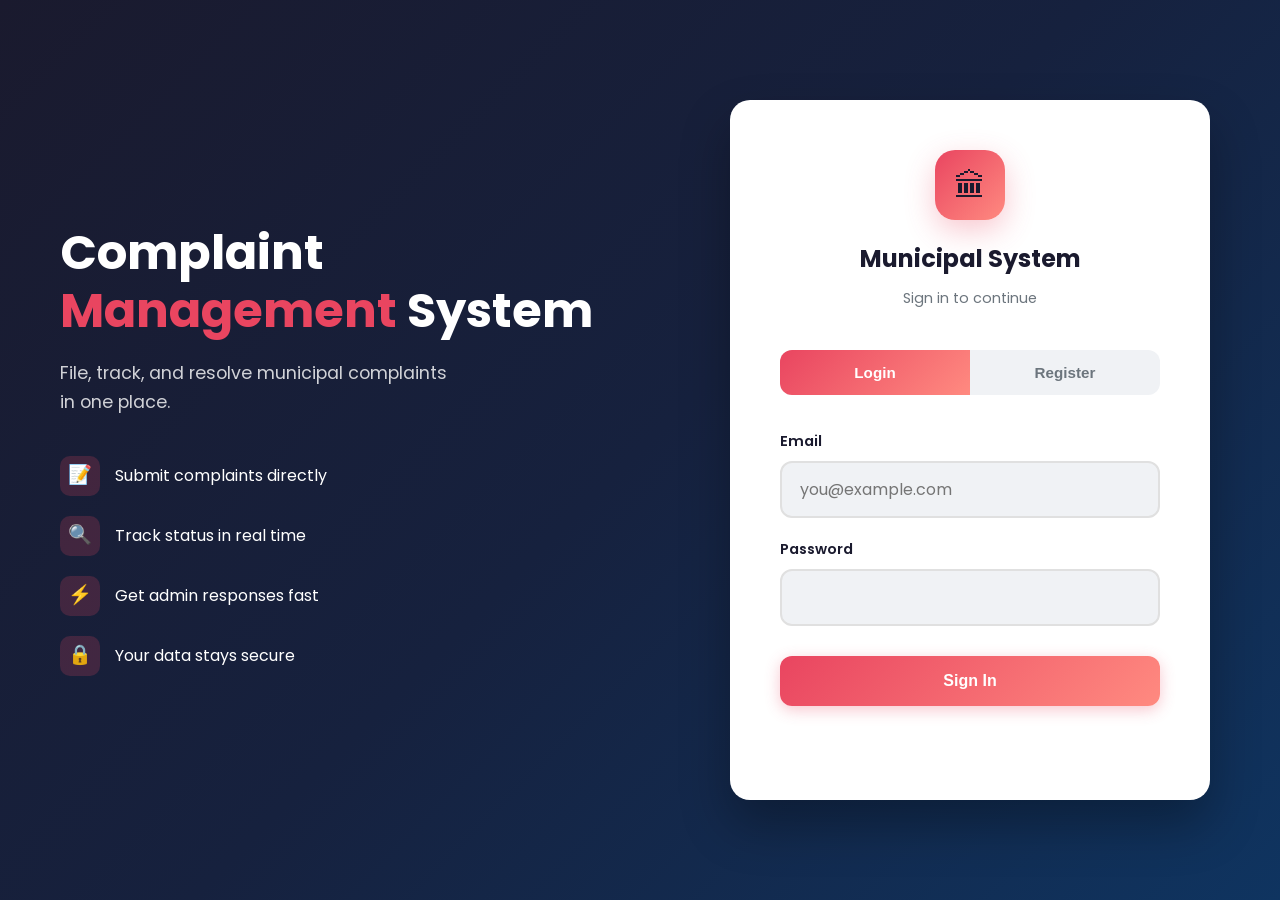
==== commit c4abf9ef: "new comments" ====
--- a/admin.html
+++ b/admin.html
@@ -1,15 +1,20 @@
 <!doctype html>
 <html lang="en">
+  <!-- Header Section -->
   <head>
     <meta charset="UTF-8" />
     <meta name="viewport" content="width=device-width, initial-scale=1.0" />
     <title>Admin - Municipal Complaint System</title>
     <link rel="stylesheet" href="style.css" />
-    <link href="https://fonts.googleapis.com/css2?family=Poppins:wght@400;500;600;700&display=swap" rel="stylesheet">
+    <link
+      href="https://fonts.googleapis.com/css2?family=Poppins:wght@400;500;600;700&display=swap"
+      rel="stylesheet"
+    />
   </head>
+  <!-- Main Content -->
   <body>
+    <!-- Dashboard Wrapper -->
     <div class="dashboard-wrapper">
-
       <!-- Sidebar -->
       <aside class="sidebar">
         <div class="sidebar-brand">
@@ -32,7 +37,7 @@
         </div>
       </aside>
 
-      <!-- Main -->
+      <!-- Main Content Area -->
       <main class="main-content">
         <section id="allSection" class="content-section active">
           <div class="content-header">
@@ -42,7 +47,11 @@
 
           <div class="search-filter-bar">
             <div class="search-box">
-              <input type="text" id="adminSearchInput" placeholder="Search complaints..." />
+              <input
+                type="text"
+                id="adminSearchInput"
+                placeholder="Search complaints..."
+              />
             </div>
             <div class="filter-group">
               <label for="statusFilter">Status</label>
@@ -69,10 +78,9 @@
           <div id="adminComplaintsList" class="complaints-grid"></div>
         </section>
       </main>
-
     </div>
 
-    <!-- Modal -->
+    <!-- Response Modal -->
     <div id="responseModal" class="modal hidden">
       <div class="modal-content">
         <div class="modal-header">
@@ -82,9 +90,14 @@
         <div class="modal-body">
           <div class="complaint-details">
             <p><strong>ID:</strong> <span id="modalComplaintId"></span></p>
-            <p><strong>Title:</strong> <span id="modalComplaintTitle"></span></p>
+            <p>
+              <strong>Title:</strong> <span id="modalComplaintTitle"></span>
+            </p>
             <p><strong>User:</strong> <span id="modalComplaintUser"></span></p>
-            <p><strong>Category:</strong> <span id="modalComplaintCategory"></span></p>
+            <p>
+              <strong>Category:</strong>
+              <span id="modalComplaintCategory"></span>
+            </p>
           </div>
           <div class="form-group">
             <label for="statusSelect">Status</label>
@@ -96,13 +109,18 @@
           </div>
           <div class="form-group">
             <label for="adminResponse">Response</label>
-            <textarea id="adminResponse" placeholder="Write your response..." rows="4"></textarea>
+            <textarea
+              id="adminResponse"
+              placeholder="Write your response..."
+              rows="4"
+            ></textarea>
           </div>
           <button id="submitResponse" class="submit-btn">Submit</button>
         </div>
       </div>
     </div>
 
+    <!-- Scripts -->
     <script src="script.js"></script>
   </body>
-</html>+</html>
--- a/style.css
+++ b/style.css
@@ -1,6 +1,5 @@
-/* Municipal Complaint System */
-
-/* Variables */
+/* CSS Variables */
+
 :root {
   --primary-color: #1a1a2e;
   --secondary-color: #16213e;
@@ -19,7 +18,7 @@
   --transition: all 0.3s cubic-bezier(0.4, 0, 0.2, 1);
 }
 
-/* Reset */
+/* Global Styles */
 * {
   margin: 0;
   padding: 0;
@@ -34,8 +33,7 @@
   min-height: 100vh;
 }
 
-/* Auth Page */
-
+/* Authentication Styles */
 .auth-wrapper {
   min-height: 100vh;
   display: flex;
@@ -259,15 +257,13 @@
   display: none !important;
 }
 
-/* Dashboard Layout */
-
+/* Dashboard Styles */
 .dashboard-wrapper {
   display: flex;
   min-height: 100vh;
   background: var(--light-bg);
 }
 
-/* Sidebar */
 .sidebar {
   width: 280px;
   background: var(--primary-color);
@@ -398,7 +394,6 @@
   color: white;
 }
 
-/* Main Content */
 .main-content {
   flex: 1;
   margin-left: 280px;
@@ -442,8 +437,6 @@
   }
 }
 
-/* Dashboard Hero & Cards */
-
 .dashboard-top {
   display: grid;
   gap: 24px;
@@ -457,7 +450,11 @@
   gap: 24px;
   padding: 28px 30px;
   border-radius: 24px;
-  background: linear-gradient(135deg, rgba(15, 52, 96, 0.12), rgba(255, 255, 255, 0.75));
+  background: linear-gradient(
+    135deg,
+    rgba(15, 52, 96, 0.12),
+    rgba(255, 255, 255, 0.75)
+  );
   box-shadow: var(--shadow);
 }
 
@@ -539,7 +536,11 @@
 }
 
 .card-highlight {
-  background: linear-gradient(180deg, rgba(15, 52, 96, 0.96), rgba(15, 52, 96, 0.9));
+  background: linear-gradient(
+    180deg,
+    rgba(15, 52, 96, 0.96),
+    rgba(15, 52, 96, 0.9)
+  );
   color: white;
 }
 
@@ -551,8 +552,6 @@
 .card-highlight span {
   color: rgba(255, 255, 255, 0.8);
 }
-
-/* Complaint Form */
 
 .complaint-form-container {
   background: white;
@@ -632,8 +631,6 @@
   transform: translateY(-2px);
   box-shadow: 0 8px 25px rgba(233, 69, 96, 0.4);
 }
-
-/* Search & Filters */
 
 .search-filter-bar {
   display: flex;
@@ -707,8 +704,6 @@
   border-color: var(--highlight-color);
 }
 
-/* Complaint Cards */
-
 .complaints-grid {
   display: grid;
   grid-template-columns: repeat(auto-fill, minmax(380px, 1fr));
@@ -818,7 +813,11 @@
 .complaint-response {
   margin-top: 20px;
   padding: 20px;
-  background: linear-gradient(135deg, rgba(0, 217, 165, 0.1), rgba(0, 217, 165, 0.05));
+  background: linear-gradient(
+    135deg,
+    rgba(0, 217, 165, 0.1),
+    rgba(0, 217, 165, 0.05)
+  );
   border-radius: 12px;
   border-left: 4px solid var(--success-color);
 }
@@ -873,8 +872,7 @@
   box-shadow: 0 6px 20px rgba(233, 69, 96, 0.4);
 }
 
-/* Modal */
-
+/* Modal Styles */
 .modal {
   position: fixed;
   top: 0;
@@ -1005,8 +1003,6 @@
   min-height: 120px;
 }
 
-/* Empty State */
-
 .empty-state {
   text-align: center;
   padding: 80px 40px;
@@ -1032,8 +1028,7 @@
   font-size: 1rem;
 }
 
-/* Responsive */
-
+/* Responsive Styles */
 @media (max-width: 1200px) {
   .sidebar {
     width: 240px;
@@ -1090,4 +1085,4 @@
   .complaint-card {
     padding: 20px;
   }
-}+}
